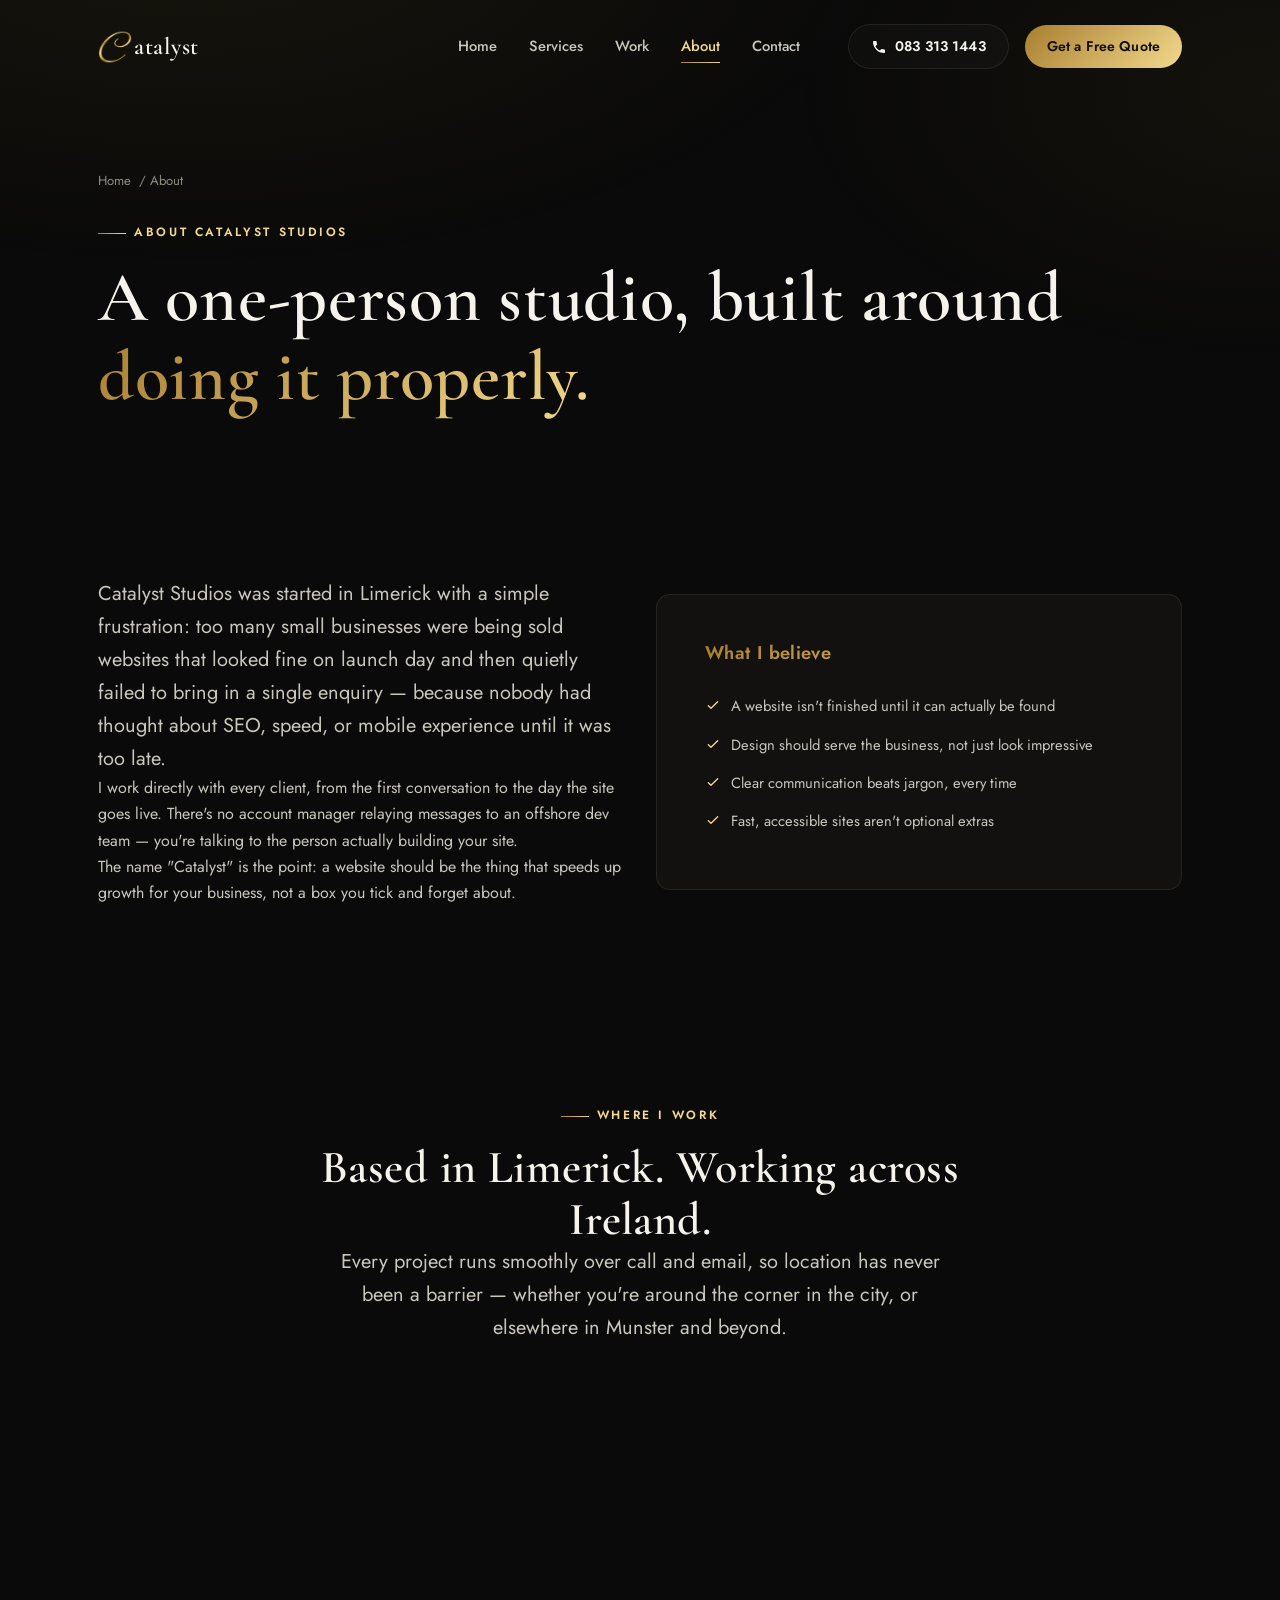
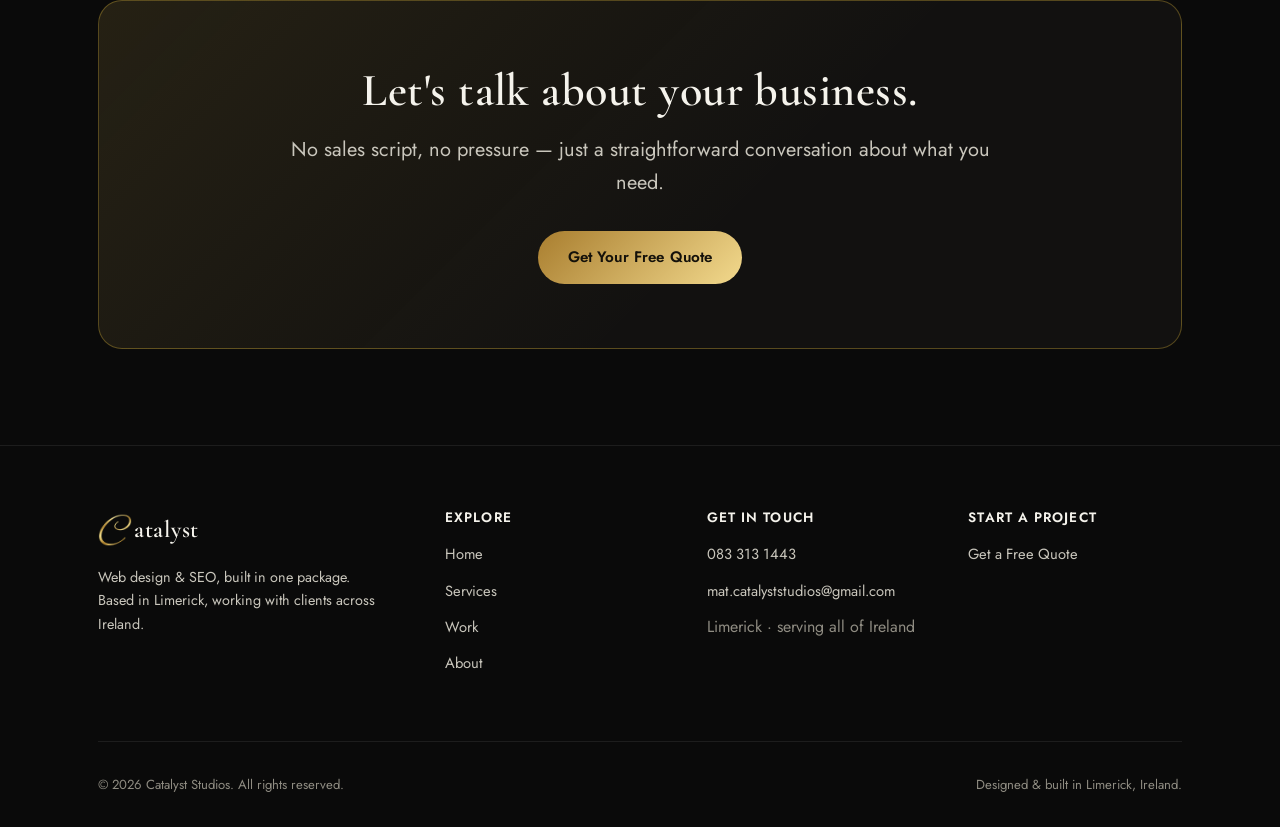
==== about.html @ f5dd8a20 "Initial Catalyst Studios website Multi-page static site (home, services, work, about, contact) with " ====
<!DOCTYPE html>
<html lang="en-IE">
<head>
<meta charset="UTF-8">
<meta name="viewport" content="width=device-width, initial-scale=1">
<title>About Catalyst Studios | Web Design, Limerick</title>
<meta name="description" content="Catalyst Studios is a Limerick-based web design studio building custom, SEO-ready websites for businesses across Ireland. Meet the studio behind the work.">
<meta name="theme-color" content="#0a0a0a">
<link rel="canonical" href="https://catalyststudios.ie/about.html">

<meta property="og:type" content="website">
<meta property="og:site_name" content="Catalyst Studios">
<meta property="og:title" content="About Catalyst Studios">
<meta property="og:description" content="A Limerick-based web design studio building custom, SEO-ready websites for Irish businesses.">
<meta property="og:url" content="https://catalyststudios.ie/about.html">
<meta name="twitter:card" content="summary_large_image">

<link rel="icon" type="image/png" sizes="32x32" href="assets/images/favicon-32.png">
<link rel="icon" type="image/png" sizes="16x16" href="assets/images/favicon-16.png">
<link rel="apple-touch-icon" sizes="180x180" href="assets/images/favicon-180.png">
<link rel="manifest" href="site.webmanifest">

<link rel="preconnect" href="https://fonts.googleapis.com">
<link rel="preconnect" href="https://fonts.gstatic.com" crossorigin>
<link href="https://fonts.googleapis.com/css2?family=Cormorant+Garamond:ital,wght@0,500;0,600;1,500&family=Jost:wght@400;500;600;700&display=swap" rel="stylesheet">

<link rel="stylesheet" href="assets/css/styles.css">
</head>
<body>

<a class="skip-link" href="#main">Skip to main content</a>

<header class="site-header" id="siteHeader">
  <div class="container header-inner">
    <a href="index.html" class="brand" aria-label="Catalyst Studios — home">
      <img class="brand-mark" src="assets/images/logo-mark.png" alt="" width="34" height="34"><span class="brand-word">atalyst</span>
    </a>
    <nav class="main-nav" id="mainNav" aria-label="Primary">
      <ul class="nav-list">
        <li><a href="index.html" class="nav-link">Home</a></li>
        <li><a href="services.html" class="nav-link">Services</a></li>
        <li><a href="work.html" class="nav-link">Work</a></li>
        <li><a href="about.html" class="nav-link">About</a></li>
        <li><a href="contact.html" class="nav-link">Contact</a></li>
      </ul>
      <div class="header-cta">
        <a href="tel:+353833131443" class="btn btn-ghost btn-sm">
          <svg width="16" height="16" viewBox="0 0 24 24" fill="none" aria-hidden="true"><path d="M6.6 10.8c1.4 2.8 3.8 5.1 6.6 6.6l2.2-2.2c.3-.3.7-.4 1-.2 1.1.4 2.3.6 3.6.6.6 0 1 .4 1 1V20c0 .6-.4 1-1 1C10.6 21 3 13.4 3 4c0-.6.4-1 1-1h3.5c.6 0 1 .4 1 1 0 1.3.2 2.5.6 3.6.1.4 0 .8-.2 1L6.6 10.8z" fill="currentColor"/></svg>
          <span>083 313 1443</span>
        </a>
        <a href="contact.html" class="btn btn-primary btn-sm">Get a Free Quote</a>
      </div>
    </nav>
    <button class="nav-toggle" id="navToggle" aria-label="Toggle menu" aria-expanded="false" aria-controls="mainNav">
      <span class="nav-toggle-bars"><span></span><span></span><span></span></span>
    </button>
  </div>
  <div class="nav-scrim" id="navScrim"></div>
</header>

<main id="main">

  <section class="page-hero">
    <div class="container">
      <p class="breadcrumb"><a href="index.html">Home</a> / About</p>
      <div data-reveal>
        <p class="eyebrow">About Catalyst Studios</p>
        <h1>A one-person studio, built around <span class="gold-text">doing it properly.</span></h1>
      </div>
    </div>
  </section>

  <section class="section">
    <div class="container grid grid-2" style="align-items:center;">
      <div data-reveal>
        <p class="text-lead">Catalyst Studios was started in Limerick with a simple frustration: too many small businesses were being sold websites that looked fine on launch day and then quietly failed to bring in a single enquiry — because nobody had thought about SEO, speed, or mobile experience until it was too late.</p>
        <p>I work directly with every client, from the first conversation to the day the site goes live. There's no account manager relaying messages to an offshore dev team — you're talking to the person actually building your site.</p>
        <p>The name "Catalyst" is the point: a website should be the thing that speeds up growth for your business, not a box you tick and forget about.</p>
      </div>
      <div data-reveal style="--i:1">
        <div class="card" style="padding: var(--sp-6);">
          <h4 class="gold-text" style="margin-bottom: var(--sp-4);">What I believe</h4>
          <ul class="package-list" style="margin:0;">
            <li><svg width="16" height="16" viewBox="0 0 24 24" fill="none"><path d="M5 13l4 4L19 7" stroke="currentColor" stroke-width="2" stroke-linecap="round" stroke-linejoin="round"/></svg>A website isn't finished until it can actually be found</li>
            <li><svg width="16" height="16" viewBox="0 0 24 24" fill="none"><path d="M5 13l4 4L19 7" stroke="currentColor" stroke-width="2" stroke-linecap="round" stroke-linejoin="round"/></svg>Design should serve the business, not just look impressive</li>
            <li><svg width="16" height="16" viewBox="0 0 24 24" fill="none"><path d="M5 13l4 4L19 7" stroke="currentColor" stroke-width="2" stroke-linecap="round" stroke-linejoin="round"/></svg>Clear communication beats jargon, every time</li>
            <li><svg width="16" height="16" viewBox="0 0 24 24" fill="none"><path d="M5 13l4 4L19 7" stroke="currentColor" stroke-width="2" stroke-linecap="round" stroke-linejoin="round"/></svg>Fast, accessible sites aren't optional extras</li>
          </ul>
        </div>
      </div>
    </div>
  </section>

  <section class="section">
    <div class="container">
      <div class="section-head center" data-reveal>
        <p class="eyebrow">Where I Work</p>
        <h2>Based in Limerick. Working across Ireland.</h2>
        <p class="text-lead">Every project runs smoothly over call and email, so location has never been a barrier — whether you're around the corner in the city, or elsewhere in Munster and beyond.</p>
      </div>
    </div>
  </section>

  <section class="section">
    <div class="container">
      <div class="cta-band" data-reveal>
        <h2>Let's talk about your business.</h2>
        <p class="text-lead" style="margin-inline:auto; margin-top: var(--sp-3);">No sales script, no pressure — just a straightforward conversation about what you need.</p>
        <div class="hero-actions" style="justify-content:center; margin-top: var(--sp-5);">
          <a href="contact.html" class="btn btn-primary">Get Your Free Quote</a>
        </div>
      </div>
    </div>
  </section>

</main>

<footer class="site-footer">
  <div class="container">
    <div class="footer-grid">
      <div class="footer-col">
        <a href="index.html" class="brand" aria-label="Catalyst Studios — home">
          <img class="brand-mark" src="assets/images/logo-mark.png" alt="" width="34" height="34"><span class="brand-word">atalyst</span>
        </a>
        <p style="margin-top: var(--sp-3); font-size: 0.9rem; max-width: 32ch;">Web design &amp; SEO, built in one package. Based in Limerick, working with clients across Ireland.</p>
      </div>
      <div class="footer-col">
        <h4>Explore</h4>
        <ul>
          <li><a href="index.html">Home</a></li>
          <li><a href="services.html">Services</a></li>
          <li><a href="work.html">Work</a></li>
          <li><a href="about.html">About</a></li>
        </ul>
      </div>
      <div class="footer-col">
        <h4>Get In Touch</h4>
        <ul>
          <li><a href="tel:+353833131443">083 313 1443</a></li>
          <li><a href="mailto:mat.catalyststudios@gmail.com">mat.catalyststudios@gmail.com</a></li>
          <li><span class="text-mute">Limerick · serving all of Ireland</span></li>
        </ul>
      </div>
      <div class="footer-col">
        <h4>Start a Project</h4>
        <ul>
          <li><a href="contact.html">Get a Free Quote</a></li>
        </ul>
      </div>
    </div>
    <div class="footer-bottom">
      <span>© <span data-year></span> Catalyst Studios. All rights reserved.</span>
      <span>Designed &amp; built in Limerick, Ireland.</span>
    </div>
  </div>
</footer>

<script src="assets/js/main.js"></script>
</body>
</html>
---- assets/css/styles.css ----
/* ============================================================
   Catalyst Studios — Design System
   Bold & Modern · Black / Gold / Ivory · Subtle elegant motion
   ============================================================ */

:root{
  /* --- Color: surfaces --- */
  --bg:            #0a0a0a;
  --bg-alt:        #121110;
  --bg-elevated:   #17150f;
  --bg-elevated-2: #1d1a12;

  /* --- Color: borders --- */
  --border:        rgba(255,255,255,0.08);
  --border-strong: rgba(212,175,55,0.35);

  /* --- Color: text --- */
  --ink:           #f5f3ec;
  --ink-soft:      #c9c6bc;
  --ink-mute:      #8f8c82;

  /* --- Color: gold system --- */
  --gold-deep:     #a97e2f;
  --gold:          #d4af37;
  --gold-light:    #f2d98d;
  --gradient-gold: linear-gradient(120deg, var(--gold-deep) 0%, var(--gold) 45%, var(--gold-light) 65%, var(--gold) 85%, var(--gold-deep) 100%);
  --gradient-gold-static: linear-gradient(135deg, var(--gold-deep), var(--gold-light));

  /* --- Type --- */
  --font-display: "Cormorant Garamond", "Times New Roman", serif;
  --font-body: "Jost", "Inter", -apple-system, BlinkMacSystemFont, "Segoe UI", sans-serif;

  /* --- Spacing scale (4/8 rhythm) --- */
  --sp-1: 4px;
  --sp-2: 8px;
  --sp-3: 16px;
  --sp-4: 24px;
  --sp-5: 32px;
  --sp-6: 48px;
  --sp-7: 64px;
  --sp-8: 96px;
  --sp-9: 128px;

  /* --- Radius / shadow --- */
  --radius-sm: 8px;
  --radius-md: 14px;
  --radius-lg: 24px;
  --shadow-soft: 0 20px 60px -20px rgba(0,0,0,0.6);
  --shadow-gold: 0 8px 30px -8px rgba(212,175,55,0.35);

  /* --- Motion --- */
  --ease-out: cubic-bezier(.16,1,.3,1);
  --ease-in-out: cubic-bezier(.65,0,.35,1);
  --dur-fast: 180ms;
  --dur-med: 320ms;
  --dur-slow: 500ms;

  --container: 1180px;
}

/* ============ Reset ============ */
*, *::before, *::after{ box-sizing: border-box; }
html{ scroll-behavior: smooth; }
@media (prefers-reduced-motion: reduce){
  html{ scroll-behavior: auto; }
  *, *::before, *::after{
    animation-duration: 0.001ms !important;
    animation-iteration-count: 1 !important;
    transition-duration: 0.001ms !important;
    scroll-behavior: auto !important;
  }
}
body, h1, h2, h3, h4, p, figure, blockquote, dl, dd{ margin: 0; }
ul, ol{ margin: 0; padding: 0; list-style: none; }
img, picture, svg{ display: block; max-width: 100%; }
a{ color: inherit; text-decoration: none; }
button{ font: inherit; color: inherit; background: none; border: none; cursor: pointer; }
input, textarea, select{ font: inherit; color: inherit; }

body{
  background: var(--bg);
  color: var(--ink-soft);
  font-family: var(--font-body);
  font-size: 16px;
  line-height: 1.65;
  min-height: 100dvh;
  -webkit-font-smoothing: antialiased;
  overflow-x: hidden;
}

/* subtle film-grain / vignette texture on the whole page */
body::before{
  content:"";
  position: fixed;
  inset: 0;
  pointer-events: none;
  z-index: 0;
  background:
    radial-gradient(1200px 600px at 15% -10%, rgba(212,175,55,0.07), transparent 60%),
    radial-gradient(900px 500px at 100% 10%, rgba(212,175,55,0.05), transparent 55%);
}

h1, h2, h3, h4{
  font-family: var(--font-display);
  color: var(--ink);
  font-weight: 600;
  line-height: 1.12;
  letter-spacing: 0.01em;
}
h1{ font-size: clamp(2.6rem, 5.5vw, 4.6rem); font-weight: 600; }
h2{ font-size: clamp(2rem, 3.6vw, 3rem); }
h3{ font-size: clamp(1.35rem, 2.2vw, 1.75rem); }
h4{ font-size: 1.15rem; font-family: var(--font-body); font-weight: 600; letter-spacing: 0.02em; }

p{ max-width: 62ch; }
.text-lead{ font-size: clamp(1.05rem, 1.6vw, 1.25rem); color: var(--ink-soft); }
.text-mute{ color: var(--ink-mute); }

.gold-text{
  background: var(--gradient-gold-static);
  -webkit-background-clip: text;
  background-clip: text;
  color: transparent;
}

.eyebrow{
  display: inline-flex;
  align-items: center;
  gap: var(--sp-2);
  font-family: var(--font-body);
  font-size: 0.75rem;
  font-weight: 600;
  letter-spacing: 0.22em;
  text-transform: uppercase;
  color: var(--gold-light);
  margin-bottom: var(--sp-3);
}
.eyebrow::before{
  content:"";
  width: 28px;
  height: 1px;
  background: var(--gradient-gold-static);
}

/* ============ Layout ============ */
.container{
  width: 100%;
  max-width: var(--container);
  margin-inline: auto;
  padding-inline: var(--sp-4);
}
@media (min-width: 640px){ .container{ padding-inline: var(--sp-6); } }

section{ position: relative; z-index: 1; }
.section{ padding-block: var(--sp-8); }
@media (max-width: 640px){ .section{ padding-block: var(--sp-7); } }

.section-head{ max-width: 640px; margin-bottom: var(--sp-7); }
.section-head.center{ margin-inline: auto; text-align: center; }

.grid{ display: grid; gap: var(--sp-5); }
.grid-2{ grid-template-columns: repeat(2, 1fr); }
.grid-3{ grid-template-columns: repeat(3, 1fr); }
.grid-4{ grid-template-columns: repeat(4, 1fr); }
@media (max-width: 900px){
  .grid-3, .grid-4{ grid-template-columns: repeat(2, 1fr); }
}
@media (max-width: 640px){
  .grid-2, .grid-3, .grid-4{ grid-template-columns: 1fr; }
}

.divider{
  height: 1px;
  background: linear-gradient(90deg, transparent, var(--border-strong), transparent);
  border: none;
  margin-block: var(--sp-7);
}

/* ============ Buttons ============ */
.btn{
  display: inline-flex;
  align-items: center;
  justify-content: center;
  gap: var(--sp-2);
  padding: 14px 30px;
  border-radius: 999px;
  font-size: 0.95rem;
  font-weight: 600;
  letter-spacing: 0.01em;
  white-space: nowrap;
  transition: transform var(--dur-fast) var(--ease-out), box-shadow var(--dur-fast) var(--ease-out), border-color var(--dur-fast) var(--ease-out), background var(--dur-fast) var(--ease-out);
  min-height: 48px;
}
.btn:active{ transform: scale(0.97); }
.btn-primary{
  background: var(--gradient-gold-static);
  color: #14110a;
}
.btn-primary:hover{
  box-shadow: var(--shadow-gold);
  transform: translateY(-2px);
}
.btn-ghost{
  border: 1px solid var(--border);
  color: var(--ink);
  background: rgba(255,255,255,0.02);
}
.btn-ghost:hover{
  border-color: var(--border-strong);
  background: rgba(212,175,55,0.06);
  transform: translateY(-2px);
}
.btn-sm{ padding: 10px 22px; font-size: 0.875rem; min-height: 40px; }
.btn-block{ width: 100%; }

/* ============ Header / Nav ============ */
.site-header{
  position: fixed;
  top: 0; left: 0; right: 0;
  z-index: 100;
  padding-block: var(--sp-4);
  transition: padding var(--dur-med) var(--ease-out), background var(--dur-med) var(--ease-out), border-color var(--dur-med) var(--ease-out);
  border-bottom: 1px solid transparent;
}
.site-header.is-scrolled{
  padding-block: 14px;
  background: rgba(10,10,10,0.82);
  backdrop-filter: blur(14px) saturate(140%);
  -webkit-backdrop-filter: blur(14px) saturate(140%);
  border-bottom: 1px solid var(--border);
}
.header-inner{
  display: flex;
  align-items: center;
  justify-content: space-between;
  gap: var(--sp-4);
}

.brand{ display: flex; align-items: center; gap: 2px; }
.brand-mark{
  width: 34px; height: 34px;
  flex-shrink: 0;
  object-fit: contain;
}
.brand-word{
  font-family: var(--font-display);
  font-size: 1.5rem;
  font-weight: 600;
  letter-spacing: 0.03em;
  color: var(--ink);
}

.main-nav{ display: flex; align-items: center; gap: var(--sp-6); }
.nav-list{ display: flex; align-items: center; gap: var(--sp-5); }
.nav-link{
  position: relative;
  font-size: 0.92rem;
  font-weight: 500;
  color: var(--ink-soft);
  padding-block: 4px;
  transition: color var(--dur-fast) var(--ease-out);
}
.nav-link::after{
  content:"";
  position: absolute;
  left: 0; bottom: -2px;
  width: 0; height: 1px;
  background: var(--gradient-gold-static);
  transition: width var(--dur-med) var(--ease-out);
}
.nav-link:hover{ color: var(--ink); }
.nav-link:hover::after, .nav-link.is-active::after{ width: 100%; }
.nav-link.is-active{ color: var(--gold-light); }

.header-cta{ display: flex; align-items: center; gap: var(--sp-3); }

.nav-toggle{
  display: none;
  width: 44px; height: 44px;
  align-items: center;
  justify-content: center;
  border-radius: var(--radius-sm);
}
.nav-toggle-bars{ position: relative; width: 22px; height: 16px; }
.nav-toggle-bars span{
  position: absolute; left: 0; right: 0; height: 1.5px;
  background: var(--ink);
  transition: transform var(--dur-med) var(--ease-out), opacity var(--dur-fast) var(--ease-out), top var(--dur-med) var(--ease-out);
}
.nav-toggle-bars span:nth-child(1){ top: 0; }
.nav-toggle-bars span:nth-child(2){ top: 7px; }
.nav-toggle-bars span:nth-child(3){ top: 14px; }
.nav-open .nav-toggle-bars span:nth-child(1){ top: 7px; transform: rotate(45deg); }
.nav-open .nav-toggle-bars span:nth-child(2){ opacity: 0; }
.nav-open .nav-toggle-bars span:nth-child(3){ top: 7px; transform: rotate(-45deg); }

@media (max-width: 860px){
  .main-nav{
    position: fixed;
    inset: 0 0 0 auto;
    width: min(340px, 86vw);
    height: 100dvh;
    flex-direction: column;
    align-items: stretch;
    justify-content: flex-start;
    gap: 0;
    background: #0d0c09;
    border-left: 1px solid var(--border);
    padding: 100px var(--sp-5) var(--sp-5);
    transform: translateX(100%);
    transition: transform var(--dur-med) var(--ease-in-out);
  }
  .nav-open .main-nav{ transform: translateX(0); }
  .nav-list{ flex-direction: column; align-items: flex-start; gap: var(--sp-4); width: 100%; }
  .nav-link{ font-size: 1.15rem; }
  .header-cta{ margin-top: var(--sp-6); flex-direction: column; align-items: stretch; width: 100%; }
  .nav-toggle{ display: inline-flex; }
  .nav-scrim{
    position: fixed; inset: 0; z-index: 90;
    background: rgba(0,0,0,0.5);
    opacity: 0; pointer-events: none;
    transition: opacity var(--dur-med) var(--ease-out);
  }
  .nav-open .nav-scrim{ opacity: 1; pointer-events: auto; }
}
@media (min-width: 861px){
  .nav-scrim{ display: none; }
}

/* ============ Hero ============ */
.hero{
  padding-top: clamp(140px, 22vw, 200px);
  padding-bottom: var(--sp-8);
  position: relative;
  overflow: clip;
}
.hero-bg-glow{
  position: absolute;
  top: -10%; right: -10%;
  width: 60vw; height: 60vw;
  max-width: 700px; max-height: 700px;
  background: radial-gradient(circle, rgba(212,175,55,0.14), transparent 65%);
  pointer-events: none;
  z-index: 0;
}
.hero-inner{ position: relative; z-index: 1; max-width: 900px; }
.hero h1{ margin-bottom: var(--sp-4); }
.hero-actions{ display: flex; gap: var(--sp-3); flex-wrap: wrap; margin-top: var(--sp-6); }
.hero-meta{
  display: flex; gap: var(--sp-6); flex-wrap: wrap;
  margin-top: var(--sp-7);
  padding-top: var(--sp-5);
  border-top: 1px solid var(--border);
}
.hero-meta-item .num{
  font-family: var(--font-display);
  font-size: 1.8rem;
  color: var(--ink);
  display: block;
}
.hero-meta-item .label{ font-size: 0.82rem; color: var(--ink-mute); }

/* ============ Cards ============ */
.card{
  background: var(--bg-alt);
  border: 1px solid var(--border);
  border-radius: var(--radius-md);
  padding: var(--sp-5);
  transition: transform var(--dur-med) var(--ease-out), border-color var(--dur-med) var(--ease-out), background var(--dur-med) var(--ease-out);
}
.card:hover{
  transform: translateY(-4px);
  border-color: var(--border-strong);
  background: var(--bg-elevated);
}
.card-icon{
  width: 46px; height: 46px;
  border-radius: var(--radius-sm);
  display: flex; align-items: center; justify-content: center;
  background: rgba(212,175,55,0.1);
  border: 1px solid var(--border-strong);
  margin-bottom: var(--sp-4);
  color: var(--gold-light);
}
.card h3{ margin-bottom: var(--sp-2); }
.card p{ font-size: 0.95rem; }

/* ============ Reveal-on-scroll ============ */
[data-reveal]{
  opacity: 0;
  transform: translateY(24px);
  transition: opacity 700ms var(--ease-out), transform 700ms var(--ease-out);
}
[data-reveal].is-visible{ opacity: 1; transform: translateY(0); }
[data-reveal-group] > *{ transition-delay: calc(var(--i, 0) * 70ms); }

/* ============ Process steps ============ */
.process-steps{ counter-reset: step; }
.process-step{
  display: grid;
  grid-template-columns: auto 1fr;
  gap: var(--sp-4);
  padding-block: var(--sp-5);
  border-top: 1px solid var(--border);
}
.process-step:last-child{ border-bottom: 1px solid var(--border); }
.process-step .step-num{
  font-family: var(--font-display);
  font-size: 2.2rem;
  color: transparent;
  -webkit-text-stroke: 1px var(--border-strong);
}

/* ============ Case study cards ============ */
.case-card{
  display: grid;
  gap: var(--sp-5);
  border: 1px solid var(--border);
  border-radius: var(--radius-lg);
  overflow: hidden;
  background: var(--bg-alt);
}
.case-media{
  aspect-ratio: 16/10.5;
  background: var(--bg-elevated);
  position: relative;
  overflow: hidden;
}
.case-tag{
  position: absolute; top: var(--sp-3); left: var(--sp-3);
  font-size: 0.7rem; letter-spacing: 0.12em; text-transform: uppercase;
  padding: 6px 12px;
  border-radius: 999px;
  background: rgba(10,10,10,0.7);
  border: 1px solid var(--border-strong);
  color: var(--gold-light);
  backdrop-filter: blur(6px);
}
.case-body{ padding: 0 var(--sp-5) var(--sp-5); }
.case-body .kicker{ font-size: 0.8rem; color: var(--gold-light); letter-spacing: 0.06em; text-transform: uppercase; margin-bottom: var(--sp-2); }

/* ============ Forms ============ */
.field{ margin-bottom: var(--sp-4); }
.field label{
  display: block;
  font-size: 0.85rem;
  font-weight: 600;
  color: var(--ink);
  margin-bottom: var(--sp-2);
}
.field .req{ color: var(--gold-light); }
.field input,
.field textarea,
.field select{
  width: 100%;
  background: var(--bg-alt);
  border: 1px solid var(--border);
  border-radius: var(--radius-sm);
  padding: 13px 16px;
  min-height: 48px;
  color: var(--ink);
  transition: border-color var(--dur-fast) var(--ease-out), background var(--dur-fast) var(--ease-out);
}
.field textarea{ min-height: 140px; resize: vertical; }
.field input::placeholder, .field textarea::placeholder{ color: var(--ink-mute); }
.field input:focus, .field textarea:focus, .field select:focus{
  outline: none;
  border-color: var(--gold);
  background: var(--bg-elevated);
}
.field-hint{ font-size: 0.78rem; color: var(--ink-mute); margin-top: 6px; }
.field-row{ display: grid; grid-template-columns: 1fr 1fr; gap: var(--sp-4); }
@media (max-width: 640px){ .field-row{ grid-template-columns: 1fr; } }

fieldset{ border: none; padding: 0; }
.radio-card-group{ display: grid; grid-template-columns: repeat(3,1fr); gap: var(--sp-3); }
@media (max-width: 640px){ .radio-card-group{ grid-template-columns: 1fr; } }
.radio-card{
  position: relative;
  border: 1px solid var(--border);
  border-radius: var(--radius-sm);
  padding: var(--sp-3);
  cursor: pointer;
  transition: border-color var(--dur-fast) var(--ease-out), background var(--dur-fast) var(--ease-out);
}
.radio-card input{ position: absolute; opacity: 0; width: 1px; height: 1px; }
.radio-card:has(input:checked){
  border-color: var(--gold);
  background: rgba(212,175,55,0.08);
}
.radio-card:has(input:focus-visible){ outline: 2px solid var(--gold); outline-offset: 2px; }
.radio-card .title{ font-weight: 600; color: var(--ink); font-size: 0.92rem; }
.radio-card .desc{ font-size: 0.8rem; color: var(--ink-mute); }

.form-status{
  margin-top: var(--sp-4);
  padding: var(--sp-3) var(--sp-4);
  border-radius: var(--radius-sm);
  font-size: 0.9rem;
  display: none;
}
.form-status.is-visible{ display: block; }
.form-status.success{ background: rgba(66,163,110,0.12); border: 1px solid rgba(66,163,110,0.4); color: #a8e6c1; }
.form-status.error{ background: rgba(200,70,70,0.12); border: 1px solid rgba(200,70,70,0.4); color: #f3b4b4; }

/* ============ Accordion (FAQ) ============ */
.accordion-item{ border-top: 1px solid var(--border); }
.accordion-item:last-child{ border-bottom: 1px solid var(--border); }
.accordion-trigger{
  width: 100%;
  display: flex; align-items: center; justify-content: space-between;
  gap: var(--sp-4);
  padding-block: var(--sp-4);
  text-align: left;
  font-family: var(--font-body);
  font-weight: 600;
  font-size: 1rem;
  color: var(--ink);
}
.accordion-icon{
  flex-shrink: 0;
  width: 22px; height: 22px;
  position: relative;
}
.accordion-icon::before, .accordion-icon::after{
  content:"";
  position: absolute;
  background: var(--gold-light);
  transition: transform var(--dur-med) var(--ease-out);
}
.accordion-icon::before{ top: 50%; left: 0; width: 100%; height: 1.5px; transform: translateY(-50%); }
.accordion-icon::after{ top: 0; left: 50%; width: 1.5px; height: 100%; transform: translateX(-50%); }
.accordion-item.is-open .accordion-icon::after{ transform: translateX(-50%) rotate(90deg); opacity: 0; }
.accordion-panel{
  display: grid;
  grid-template-rows: 0fr;
  transition: grid-template-rows var(--dur-med) var(--ease-out);
}
.accordion-item.is-open .accordion-panel{ grid-template-rows: 1fr; }
.accordion-panel-inner{ overflow: hidden; }
.accordion-panel p{ padding-bottom: var(--sp-4); font-size: 0.95rem; }

/* ============ Pricing / package cards ============ */
.package-card{
  position: relative;
  border: 1px solid var(--border);
  border-radius: var(--radius-lg);
  padding: var(--sp-5);
  display: flex;
  flex-direction: column;
  background: var(--bg-alt);
}
.package-card.is-featured{
  border-color: var(--border-strong);
  background: linear-gradient(180deg, rgba(212,175,55,0.07), var(--bg-alt) 40%);
}
.package-badge{
  position: absolute; top: -13px; left: var(--sp-5);
  background: var(--gradient-gold-static);
  color: #14110a;
  font-size: 0.72rem; font-weight: 700; letter-spacing: 0.06em; text-transform: uppercase;
  padding: 5px 14px;
  border-radius: 999px;
}
.package-list{ margin-block: var(--sp-5); flex: 1; }
.package-list li{
  display: flex; gap: 10px;
  align-items: flex-start;
  font-size: 0.92rem;
  color: var(--ink-soft);
  padding-block: 7px;
}
.package-list svg{ flex-shrink: 0; margin-top: 3px; color: var(--gold-light); }

/* ============ Testimonial / quote ============ */
.quote-block{
  border-left: 2px solid var(--gold);
  padding-left: var(--sp-5);
}
.quote-block p{ font-family: var(--font-display); font-size: 1.4rem; color: var(--ink); font-style: italic; }
.quote-attrib{ margin-top: var(--sp-3); font-size: 0.88rem; color: var(--ink-mute); }

/* ============ CTA band ============ */
.cta-band{
  border-radius: var(--radius-lg);
  border: 1px solid var(--border-strong);
  background: linear-gradient(135deg, rgba(212,175,55,0.1), transparent 60%), var(--bg-alt);
  padding: var(--sp-7) var(--sp-6);
  text-align: center;
}

/* ============ Footer ============ */
.site-footer{
  border-top: 1px solid var(--border);
  padding-block: var(--sp-7) var(--sp-5);
}
.footer-grid{
  display: grid;
  grid-template-columns: 1.4fr 1fr 1fr 1fr;
  gap: var(--sp-6);
  margin-bottom: var(--sp-7);
}
@media (max-width: 760px){ .footer-grid{ grid-template-columns: 1fr 1fr; } }
@media (max-width: 480px){ .footer-grid{ grid-template-columns: 1fr; } }
.footer-col h4{ color: var(--ink); margin-bottom: var(--sp-3); font-size: 0.85rem; letter-spacing: 0.08em; text-transform: uppercase; }
.footer-col ul{ display: flex; flex-direction: column; gap: 10px; }
.footer-col a{ font-size: 0.92rem; color: var(--ink-soft); transition: color var(--dur-fast); }
.footer-col a:hover{ color: var(--gold-light); }
.footer-bottom{
  display: flex; justify-content: space-between; align-items: center; gap: var(--sp-4);
  padding-top: var(--sp-5);
  border-top: 1px solid var(--border);
  font-size: 0.82rem;
  color: var(--ink-mute);
  flex-wrap: wrap;
}

/* ============ Utility ============ */
.skip-link{
  position: absolute; left: -9999px; top: 0;
  background: var(--gold); color: #14110a;
  padding: 12px 20px; z-index: 1000; border-radius: 0 0 8px 0;
  font-weight: 600;
}
.skip-link:focus{ left: 0; }
:focus-visible{ outline: 2px solid var(--gold); outline-offset: 3px; }
.visually-hidden{
  position: absolute; width: 1px; height: 1px;
  overflow: hidden; clip: rect(0 0 0 0); white-space: nowrap;
}
.mt-0{ margin-top: 0; }
.center-text{ text-align: center; }
.flex-center{ display: flex; align-items: center; }
.gap-3{ gap: var(--sp-3); }

/* ============ Page hero (inner pages) ============ */
.page-hero{
  padding-top: clamp(130px, 18vw, 170px);
  padding-bottom: var(--sp-7);
}
.breadcrumb{
  display: flex; gap: 8px; align-items: center;
  font-size: 0.82rem; color: var(--ink-mute);
  margin-bottom: var(--sp-4);
}
.breadcrumb a:hover{ color: var(--gold-light); }
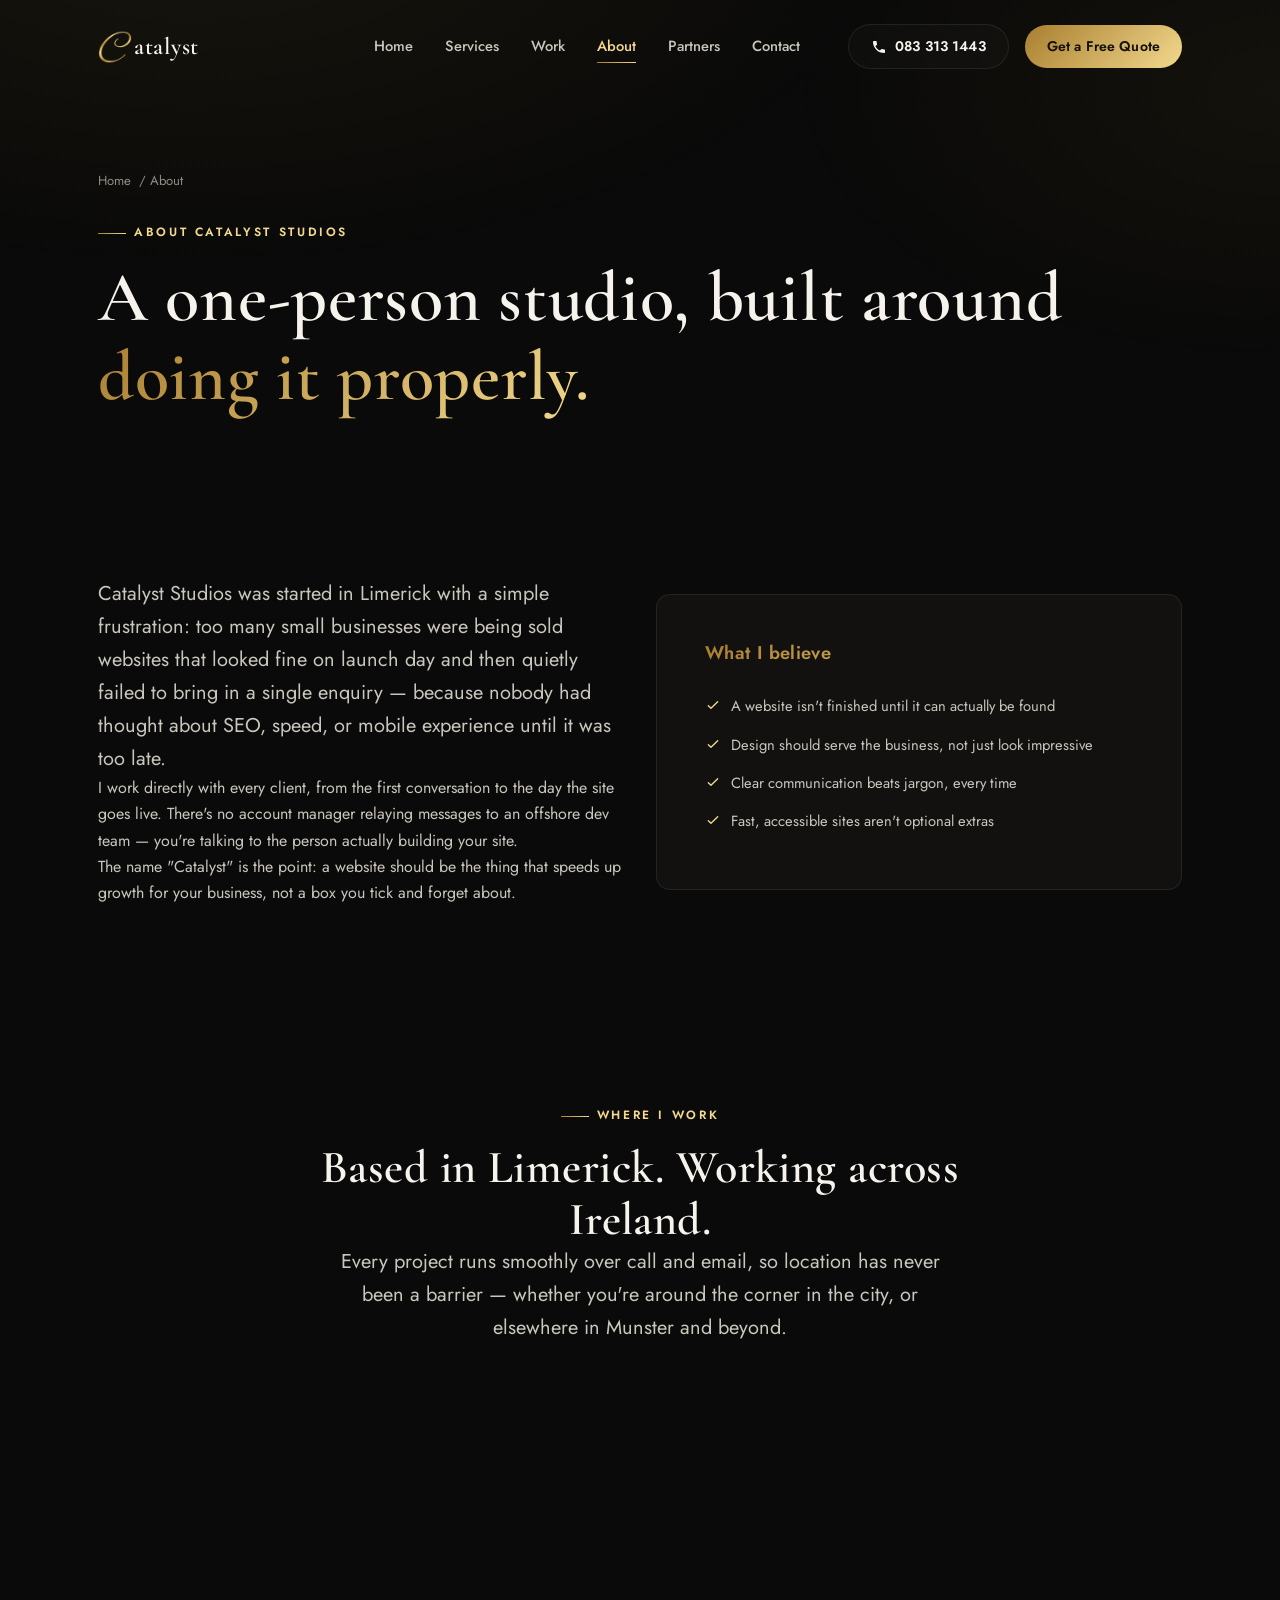
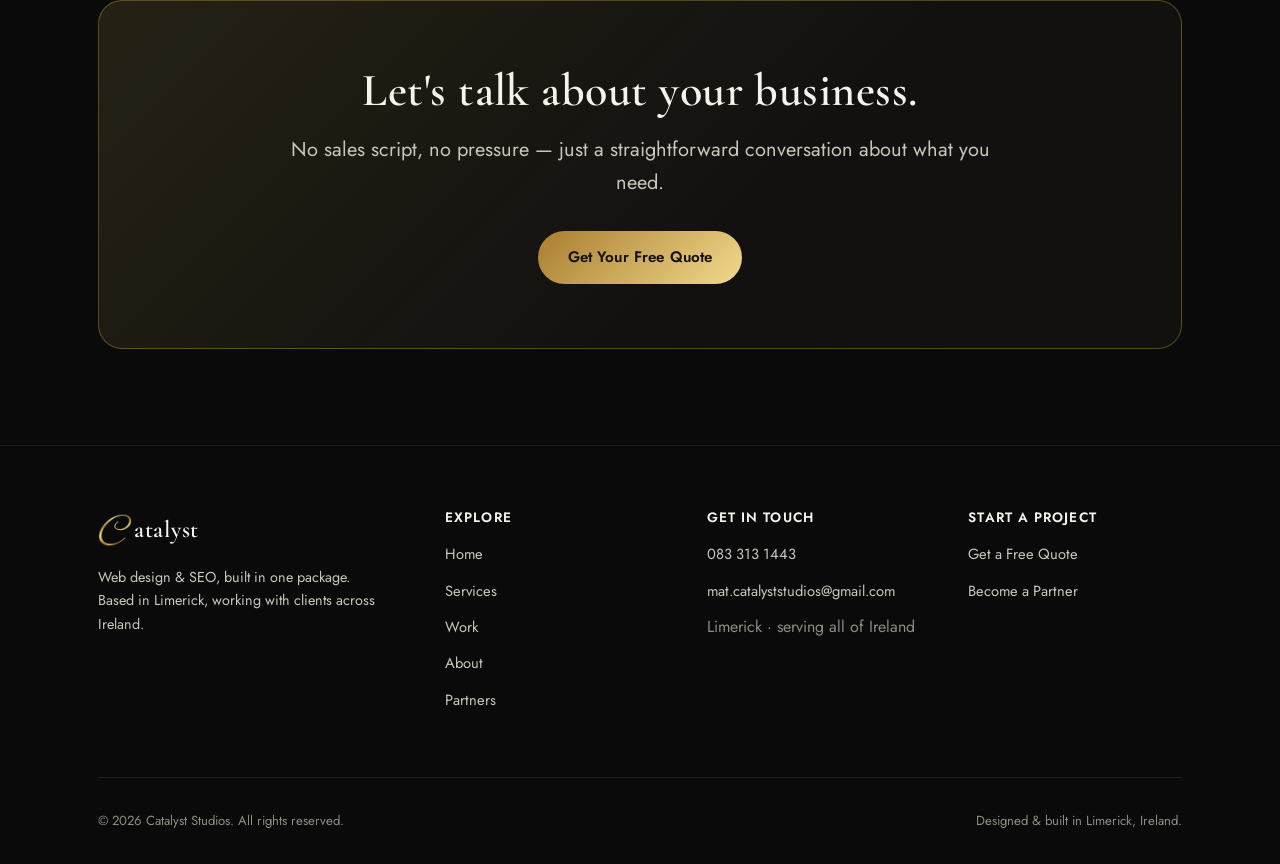
==== commit 32e8562e: "Add Partner Programme page with application form New partners.html with hero, 4-step process, who-th" ====
--- a/about.html
+++ b/about.html
@@ -41,6 +41,7 @@
         <li><a href="services.html" class="nav-link">Services</a></li>
         <li><a href="work.html" class="nav-link">Work</a></li>
         <li><a href="about.html" class="nav-link">About</a></li>
+        <li><a href="partners.html" class="nav-link">Partners</a></li>
         <li><a href="contact.html" class="nav-link">Contact</a></li>
       </ul>
       <div class="header-cta">
@@ -131,6 +132,7 @@
           <li><a href="services.html">Services</a></li>
           <li><a href="work.html">Work</a></li>
           <li><a href="about.html">About</a></li>
+          <li><a href="partners.html">Partners</a></li>
         </ul>
       </div>
       <div class="footer-col">
@@ -145,6 +147,7 @@
         <h4>Start a Project</h4>
         <ul>
           <li><a href="contact.html">Get a Free Quote</a></li>
+          <li><a href="partners.html">Become a Partner</a></li>
         </ul>
       </div>
     </div>
--- a/assets/css/styles.css
+++ b/assets/css/styles.css
@@ -192,6 +192,11 @@
   min-height: 48px;
 }
 .btn:active{ transform: scale(0.97); }
+.btn:disabled{
+  opacity: 0.6;
+  cursor: default;
+  pointer-events: none;
+}
 .btn-primary{
   background: var(--gradient-gold-static);
   color: #14110a;
